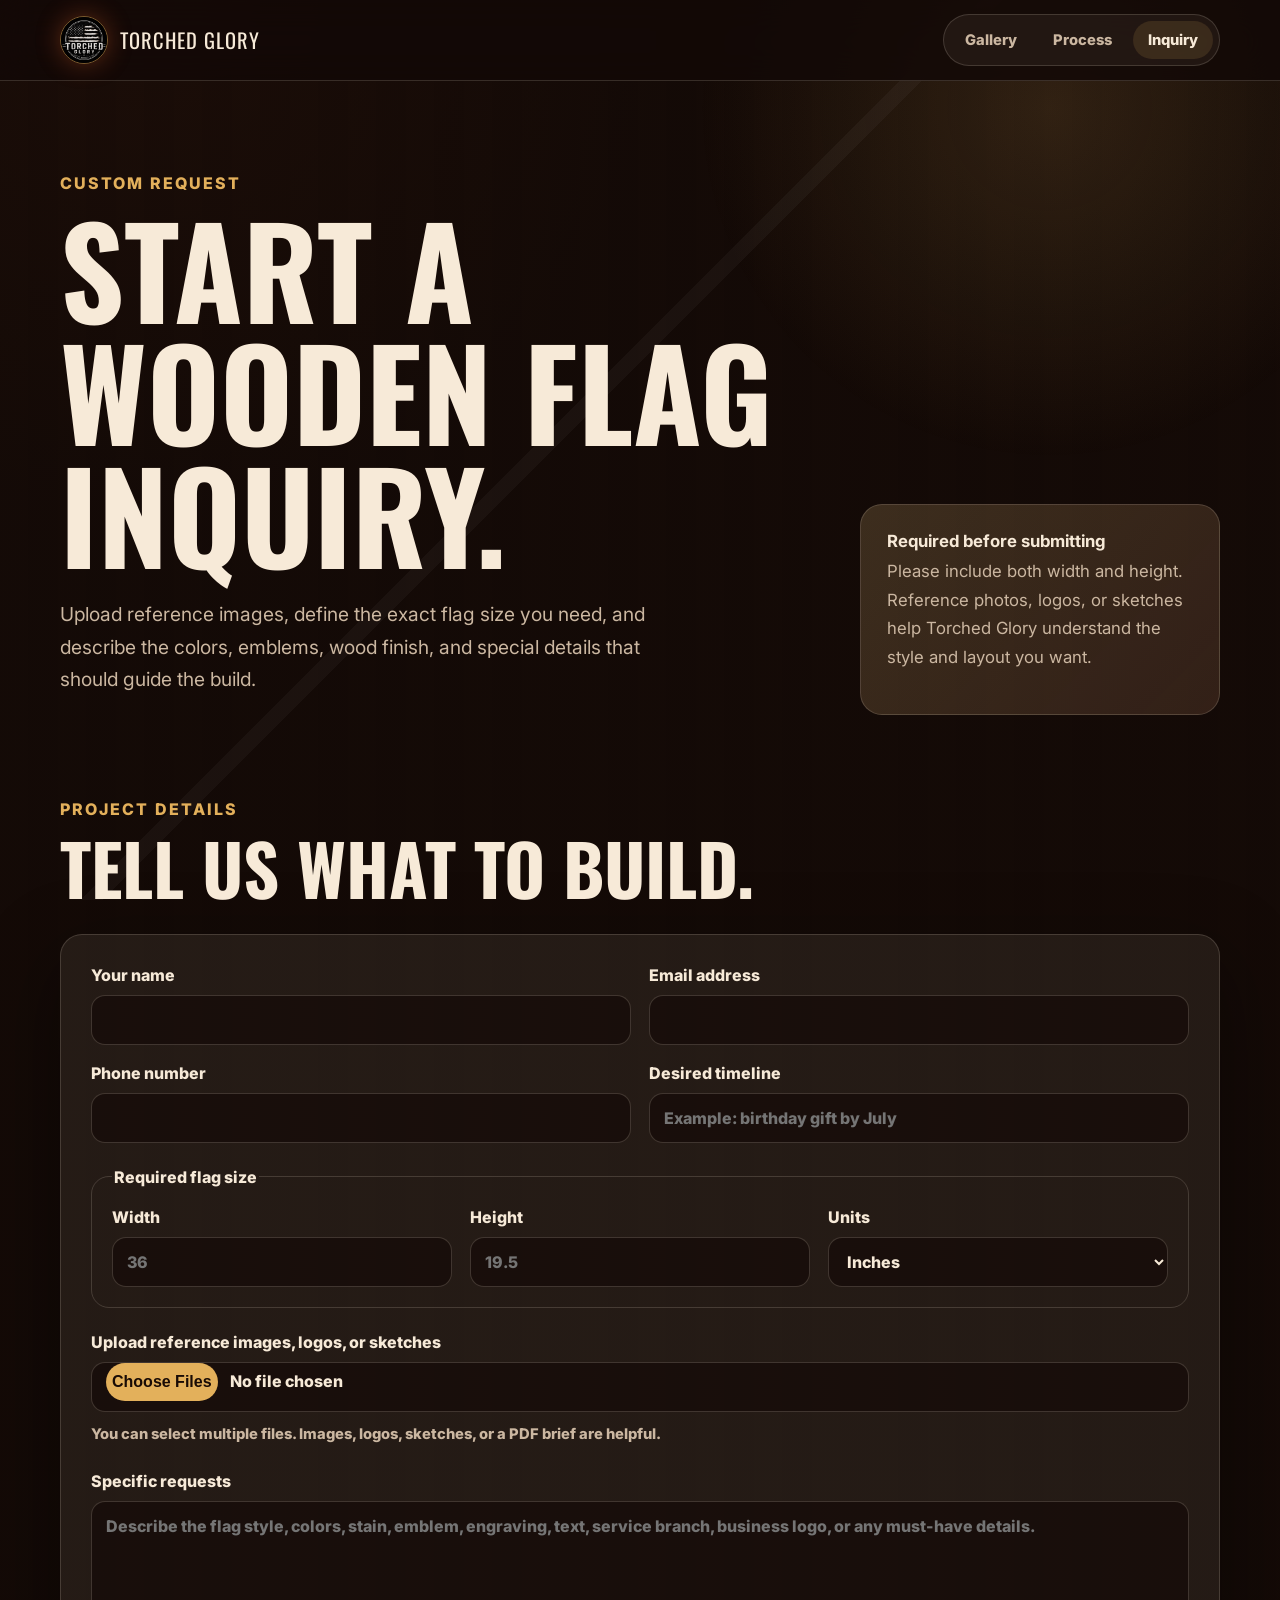
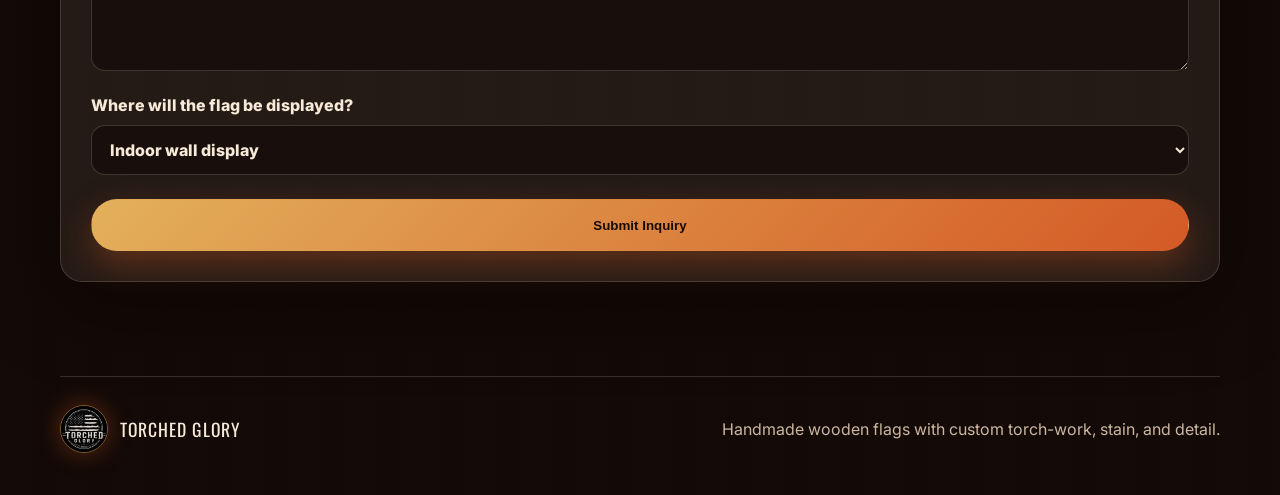
==== inquiry.html @ 36c2067b "Add wooden flag gallery and inquiry page" ====
<!doctype html>
<html lang="en">
  <head>
    <meta charset="utf-8" />
    <meta name="viewport" content="width=device-width, initial-scale=1" />
    <meta
      name="description"
      content="Submit a Torched Glory custom wooden flag inquiry with required size, reference images, and design details."
    />
    <title>Inquiry | Torched Glory</title>
    <link rel="preconnect" href="https://fonts.googleapis.com" />
    <link rel="preconnect" href="https://fonts.gstatic.com" crossorigin />
    <link
      href="https://fonts.googleapis.com/css2?family=Inter:wght@400;600;700;800&family=Oswald:wght@500;700&display=swap"
      rel="stylesheet"
    />
    <link rel="stylesheet" href="styles.css" />
  </head>
  <body>
    <header class="site-header">
      <nav class="nav" aria-label="Primary navigation">
        <a class="brand" href="index.html" aria-label="Torched Glory home">
          <img src="Images/Logo.jpeg" alt="Torched Glory logo" />
          <span>Torched Glory</span>
        </a>
        <div class="nav-links">
          <a href="index.html#gallery">Gallery</a>
          <a href="index.html#process">Process</a>
          <a aria-current="page" href="inquiry.html">Inquiry</a>
        </div>
      </nav>
    </header>

    <main>
      <section class="inquiry-hero">
        <div>
          <p class="eyebrow">Custom request</p>
          <h1>Start a wooden flag inquiry.</h1>
          <p class="hero-copy">
            Upload reference images, define the exact flag size you need, and
            describe the colors, emblems, wood finish, and special details that
            should guide the build.
          </p>
        </div>
        <aside class="inquiry-note">
          <strong>Required before submitting</strong>
          <p>
            Please include both width and height. Reference photos, logos, or
            sketches help Torched Glory understand the style and layout you want.
          </p>
        </aside>
      </section>

      <section class="form-section" aria-labelledby="form-title">
        <div class="section-heading">
          <p class="eyebrow">Project details</p>
          <h2 id="form-title">Tell us what to build.</h2>
        </div>

        <form class="inquiry-form" action="mailto:orders@torchedglory.com" method="post" enctype="multipart/form-data">
          <div class="field-grid">
            <label>
              Your name
              <input type="text" name="name" autocomplete="name" required />
            </label>
            <label>
              Email address
              <input type="email" name="email" autocomplete="email" required />
            </label>
            <label>
              Phone number
              <input type="tel" name="phone" autocomplete="tel" />
            </label>
            <label>
              Desired timeline
              <input type="text" name="timeline" placeholder="Example: birthday gift by July" />
            </label>
          </div>

          <fieldset>
            <legend>Required flag size</legend>
            <div class="field-grid three-columns">
              <label>
                Width
                <input type="number" name="width" min="1" step="0.25" placeholder="36" required />
              </label>
              <label>
                Height
                <input type="number" name="height" min="1" step="0.25" placeholder="19.5" required />
              </label>
              <label>
                Units
                <select name="units" required>
                  <option value="inches">Inches</option>
                  <option value="feet">Feet</option>
                  <option value="centimeters">Centimeters</option>
                </select>
              </label>
            </div>
          </fieldset>

          <label>
            Upload reference images, logos, or sketches
            <input type="file" name="reference-images" accept="image/*,.pdf" multiple />
            <span class="field-help">You can select multiple files. Images, logos, sketches, or a PDF brief are helpful.</span>
          </label>

          <label>
            Specific requests
            <textarea
              name="specific-requests"
              rows="7"
              placeholder="Describe the flag style, colors, stain, emblem, engraving, text, service branch, business logo, or any must-have details."
              required
            ></textarea>
          </label>

          <label>
            Where will the flag be displayed?
            <select name="display-location">
              <option value="indoor">Indoor wall display</option>
              <option value="covered-outdoor">Covered outdoor area</option>
              <option value="gift">Gift</option>
              <option value="business">Business or organization</option>
              <option value="other">Other</option>
            </select>
          </label>

          <button class="button button-primary" type="submit">Submit Inquiry</button>
        </form>
      </section>
    </main>

    <footer class="site-footer">
      <div>
        <img src="Images/Logo.jpeg" alt="Torched Glory logo" />
        <span>Torched Glory</span>
      </div>
      <p>Handmade wooden flags with custom torch-work, stain, and detail.</p>
    </footer>
  </body>
</html>
---- styles.css ----
:root {
  color-scheme: dark;
  --bg: #120906;
  --bg-soft: #1c100b;
  --wood: #5f341f;
  --wood-light: #a86437;
  --ember: #d45a25;
  --gold: #e3b05b;
  --cream: #f7ead8;
  --muted: #cbb7a1;
  --card: rgba(247, 234, 216, 0.075);
  --border: rgba(247, 234, 216, 0.16);
  --shadow: 0 26px 80px rgba(0, 0, 0, 0.42);
}

* {
  box-sizing: border-box;
}

html {
  scroll-behavior: smooth;
}

body {
  margin: 0;
  min-width: 320px;
  background:
    linear-gradient(rgba(18, 9, 6, 0.88), rgba(18, 9, 6, 0.92)),
    repeating-linear-gradient(90deg, rgba(168, 100, 55, 0.12) 0 28px, rgba(95, 52, 31, 0.16) 28px 58px),
    radial-gradient(circle at 12% 0%, rgba(212, 90, 37, 0.34), transparent 32rem),
    var(--bg);
  color: var(--cream);
  font-family: Inter, system-ui, -apple-system, BlinkMacSystemFont, "Segoe UI", sans-serif;
}

body::before {
  position: fixed;
  inset: 0;
  z-index: -1;
  content: "";
  background:
    radial-gradient(circle at 82% 12%, rgba(227, 176, 91, 0.14), transparent 22rem),
    linear-gradient(135deg, transparent 0 45%, rgba(255, 255, 255, 0.035) 45% 46%, transparent 46% 100%);
  pointer-events: none;
}

img {
  display: block;
  max-width: 100%;
}

a {
  color: inherit;
  text-decoration: none;
}

.site-header {
  position: sticky;
  top: 0;
  z-index: 10;
  border-bottom: 1px solid var(--border);
  background: rgba(18, 9, 6, 0.84);
  backdrop-filter: blur(18px);
}

.nav {
  display: flex;
  align-items: center;
  justify-content: space-between;
  width: min(1160px, calc(100% - 32px));
  margin: 0 auto;
  padding: 14px 0;
}

.brand,
.nav-links {
  display: flex;
  align-items: center;
}

.brand {
  gap: 12px;
  font-family: Oswald, Impact, sans-serif;
  font-size: 1.28rem;
  letter-spacing: 0.05em;
  text-transform: uppercase;
}

.brand img,
.site-footer img {
  width: 48px;
  height: 48px;
  border: 1px solid rgba(227, 176, 91, 0.5);
  border-radius: 50%;
  object-fit: cover;
  box-shadow: 0 0 24px rgba(212, 90, 37, 0.38);
}

.nav-links {
  gap: 6px;
  padding: 6px;
  border: 1px solid var(--border);
  border-radius: 999px;
  background: rgba(247, 234, 216, 0.055);
}

.nav-links a {
  padding: 10px 15px;
  border-radius: 999px;
  color: var(--muted);
  font-size: 0.92rem;
  font-weight: 800;
}

.nav-links a:hover,
.nav-links a[aria-current="page"] {
  background: rgba(227, 176, 91, 0.13);
  color: var(--cream);
}

.hero,
.section,
.process-section,
.cta,
.inquiry-hero,
.form-section,
.site-footer {
  width: min(1160px, calc(100% - 32px));
  margin: 0 auto;
}

.hero {
  display: grid;
  grid-template-columns: minmax(0, 0.95fr) minmax(320px, 1.05fr);
  gap: 48px;
  align-items: center;
  min-height: 760px;
  padding: 82px 0;
}

.eyebrow {
  margin: 0 0 14px;
  color: var(--gold);
  font-weight: 800;
  letter-spacing: 0.13em;
  text-transform: uppercase;
}

h1,
h2,
h3,
p {
  margin-top: 0;
}

h1,
h2,
h3 {
  font-family: Oswald, Impact, sans-serif;
  line-height: 0.98;
  text-transform: uppercase;
}

h1 {
  max-width: 780px;
  margin-bottom: 24px;
  font-size: clamp(3.8rem, 10vw, 7.8rem);
}

h2 {
  margin-bottom: 18px;
  font-size: clamp(2.35rem, 5.7vw, 4.4rem);
}

.hero-copy,
.process-section p,
.cta p,
.steps p,
.split-heading > p,
.inquiry-note p,
.field-help {
  color: var(--muted);
  font-size: 1.05rem;
  line-height: 1.7;
}

.hero-copy {
  max-width: 640px;
  font-size: 1.2rem;
}

.hero-actions {
  display: flex;
  flex-wrap: wrap;
  gap: 16px;
  margin-top: 34px;
}

.button {
  display: inline-flex;
  align-items: center;
  justify-content: center;
  min-height: 52px;
  padding: 0 24px;
  border: 1px solid transparent;
  border-radius: 999px;
  font-weight: 800;
  cursor: pointer;
}

.button-primary {
  background: linear-gradient(135deg, var(--gold), var(--ember));
  color: #190b05;
  box-shadow: 0 14px 34px rgba(212, 90, 37, 0.34);
}

.button-secondary {
  border-color: var(--border);
  background: rgba(255, 255, 255, 0.04);
  color: var(--cream);
}

.hero-feature {
  position: relative;
  padding: 16px;
  border: 1px solid var(--border);
  border-radius: 34px;
  background: linear-gradient(145deg, rgba(247, 234, 216, 0.12), rgba(247, 234, 216, 0.035));
  box-shadow: var(--shadow);
}

.hero-feature img {
  width: 100%;
  height: min(68vh, 610px);
  border-radius: 24px;
  object-fit: cover;
}

.hero-badge {
  position: absolute;
  right: 34px;
  bottom: 34px;
  max-width: 260px;
  padding: 18px;
  border: 1px solid rgba(247, 234, 216, 0.22);
  border-radius: 20px;
  background: rgba(18, 9, 6, 0.78);
  backdrop-filter: blur(12px);
}

.hero-badge strong,
.inquiry-note strong {
  display: block;
  margin-bottom: 6px;
  color: var(--cream);
  font-size: 1.05rem;
}

.hero-badge span {
  color: var(--muted);
  font-size: 0.92rem;
  line-height: 1.5;
}

.section,
.process-section,
.cta,
.form-section {
  padding: 94px 0;
}

.section-heading {
  max-width: 860px;
  margin-bottom: 32px;
}

.split-heading {
  display: grid;
  grid-template-columns: minmax(0, 1fr) minmax(280px, 0.55fr);
  gap: 28px;
  max-width: none;
  align-items: end;
}

.carousel-shell {
  position: relative;
  margin-top: 38px;
}

.carousel-track {
  display: grid;
  grid-auto-columns: minmax(300px, 72%);
  grid-auto-flow: column;
  gap: 24px;
  overflow-x: auto;
  padding: 0 4px 18px;
  scroll-behavior: smooth;
  scroll-snap-type: x mandatory;
  scrollbar-color: var(--gold) rgba(247, 234, 216, 0.08);
}

.carousel-slide {
  position: relative;
  min-height: 560px;
  margin: 0;
  overflow: hidden;
  border: 1px solid var(--border);
  border-radius: 28px;
  background: var(--card);
  scroll-snap-align: start;
  box-shadow: var(--shadow);
}

.carousel-slide img {
  width: 100%;
  height: 100%;
  min-height: 560px;
  object-fit: cover;
}

.carousel-slide figcaption {
  position: absolute;
  right: 18px;
  bottom: 18px;
  left: 18px;
  padding: 15px 18px;
  border: 1px solid rgba(247, 234, 216, 0.18);
  border-radius: 18px;
  background: rgba(18, 9, 6, 0.74);
  color: var(--cream);
  font-weight: 800;
  backdrop-filter: blur(12px);
}

.carousel-button {
  position: absolute;
  top: 50%;
  z-index: 2;
  display: grid;
  width: 48px;
  height: 48px;
  place-items: center;
  border: 1px solid var(--border);
  border-radius: 50%;
  background: rgba(18, 9, 6, 0.82);
  color: var(--cream);
  font-size: 2rem;
  line-height: 1;
  transform: translateY(-50%);
  cursor: pointer;
}

.carousel-button-prev {
  left: -14px;
}

.carousel-button-next {
  right: -14px;
}

.gallery-grid {
  display: grid;
  grid-template-columns: repeat(7, minmax(120px, 1fr));
  gap: 14px;
  margin-top: 28px;
}

.gallery-grid img {
  width: 100%;
  height: 170px;
  border: 1px solid var(--border);
  border-radius: 18px;
  object-fit: cover;
}

.process-section {
  display: grid;
  grid-template-columns: 0.82fr 1.18fr;
  gap: 44px;
  align-items: start;
}

.steps {
  display: grid;
  gap: 18px;
  margin: 0;
  padding: 0;
  list-style: none;
}

.steps li,
.inquiry-note,
.inquiry-form {
  border: 1px solid var(--border);
  border-radius: 22px;
  background: var(--card);
}

.steps li {
  display: grid;
  grid-template-columns: auto 1fr;
  gap: 8px 18px;
  padding: 24px;
}

.steps span {
  grid-row: span 2;
  color: var(--ember);
  font-family: Oswald, Impact, sans-serif;
  font-size: 2.4rem;
}

.steps strong {
  font-size: 1.1rem;
}

.steps p {
  margin-bottom: 0;
}

.cta {
  margin-bottom: 34px;
  padding: 54px;
  border: 1px solid var(--border);
  border-radius: 34px;
  background:
    linear-gradient(135deg, rgba(212, 90, 37, 0.2), rgba(227, 176, 91, 0.08)),
    var(--bg-soft);
  text-align: center;
}

.cta p {
  max-width: 700px;
  margin-right: auto;
  margin-bottom: 28px;
  margin-left: auto;
}

.inquiry-hero {
  display: grid;
  grid-template-columns: minmax(0, 1fr) 360px;
  gap: 42px;
  align-items: end;
  padding: 92px 0 40px;
}

.inquiry-note {
  padding: 26px;
  background:
    linear-gradient(135deg, rgba(227, 176, 91, 0.12), rgba(212, 90, 37, 0.08)),
    var(--card);
}

.form-section {
  padding-top: 44px;
}

.inquiry-form {
  display: grid;
  gap: 24px;
  padding: 30px;
  box-shadow: var(--shadow);
}

.field-grid {
  display: grid;
  grid-template-columns: repeat(2, 1fr);
  gap: 18px;
}

.three-columns {
  grid-template-columns: repeat(3, 1fr);
}

label,
legend {
  color: var(--cream);
  font-weight: 800;
}

label {
  display: grid;
  gap: 10px;
}

fieldset {
  margin: 0;
  padding: 20px;
  border: 1px solid var(--border);
  border-radius: 18px;
}

input,
select,
textarea {
  width: 100%;
  border: 1px solid rgba(247, 234, 216, 0.18);
  border-radius: 14px;
  background: rgba(18, 9, 6, 0.62);
  color: var(--cream);
  font: inherit;
}

input,
select {
  min-height: 50px;
  padding: 0 14px;
}

textarea {
  padding: 14px;
  resize: vertical;
}

input::file-selector-button {
  min-height: 38px;
  margin-right: 12px;
  border: 0;
  border-radius: 999px;
  background: var(--gold);
  color: #190b05;
  font-weight: 800;
}

.field-help {
  font-size: 0.92rem;
}

.site-footer {
  display: flex;
  align-items: center;
  justify-content: space-between;
  gap: 18px;
  padding: 28px 0 42px;
  border-top: 1px solid var(--border);
  color: var(--muted);
}

.site-footer div {
  display: flex;
  align-items: center;
  gap: 12px;
  color: var(--cream);
  font-family: Oswald, Impact, sans-serif;
  font-size: 1.1rem;
  letter-spacing: 0.06em;
  text-transform: uppercase;
}

.site-footer p {
  margin-bottom: 0;
}

@media (max-width: 920px) {
  .nav,
  .nav-links,
  .hero-actions,
  .site-footer {
    align-items: flex-start;
  }

  .nav,
  .hero,
  .process-section,
  .split-heading,
  .inquiry-hero,
  .site-footer {
    grid-template-columns: 1fr;
  }

  .nav,
  .site-footer {
    display: grid;
    gap: 16px;
  }

  .nav-links {
    flex-wrap: wrap;
    border-radius: 20px;
  }

  .hero {
    min-height: auto;
    padding-top: 54px;
  }

  .hero-feature img {
    height: 520px;
  }

  .carousel-track {
    grid-auto-columns: 86%;
  }

  .gallery-grid,
  .field-grid,
  .three-columns {
    grid-template-columns: 1fr;
  }

  .gallery-grid img {
    height: 240px;
  }

  .cta,
  .inquiry-form {
    padding: 30px 22px;
  }
}

@media (max-width: 560px) {
  .brand span {
    font-size: 1.05rem;
  }

  .nav-links a {
    padding: 9px 11px;
  }

  .hero-feature img,
  .carousel-slide,
  .carousel-slide img {
    min-height: 420px;
    height: 420px;
  }

  .hero-badge {
    right: 24px;
    bottom: 24px;
    left: 24px;
  }

  .carousel-button {
    display: none;
  }
}
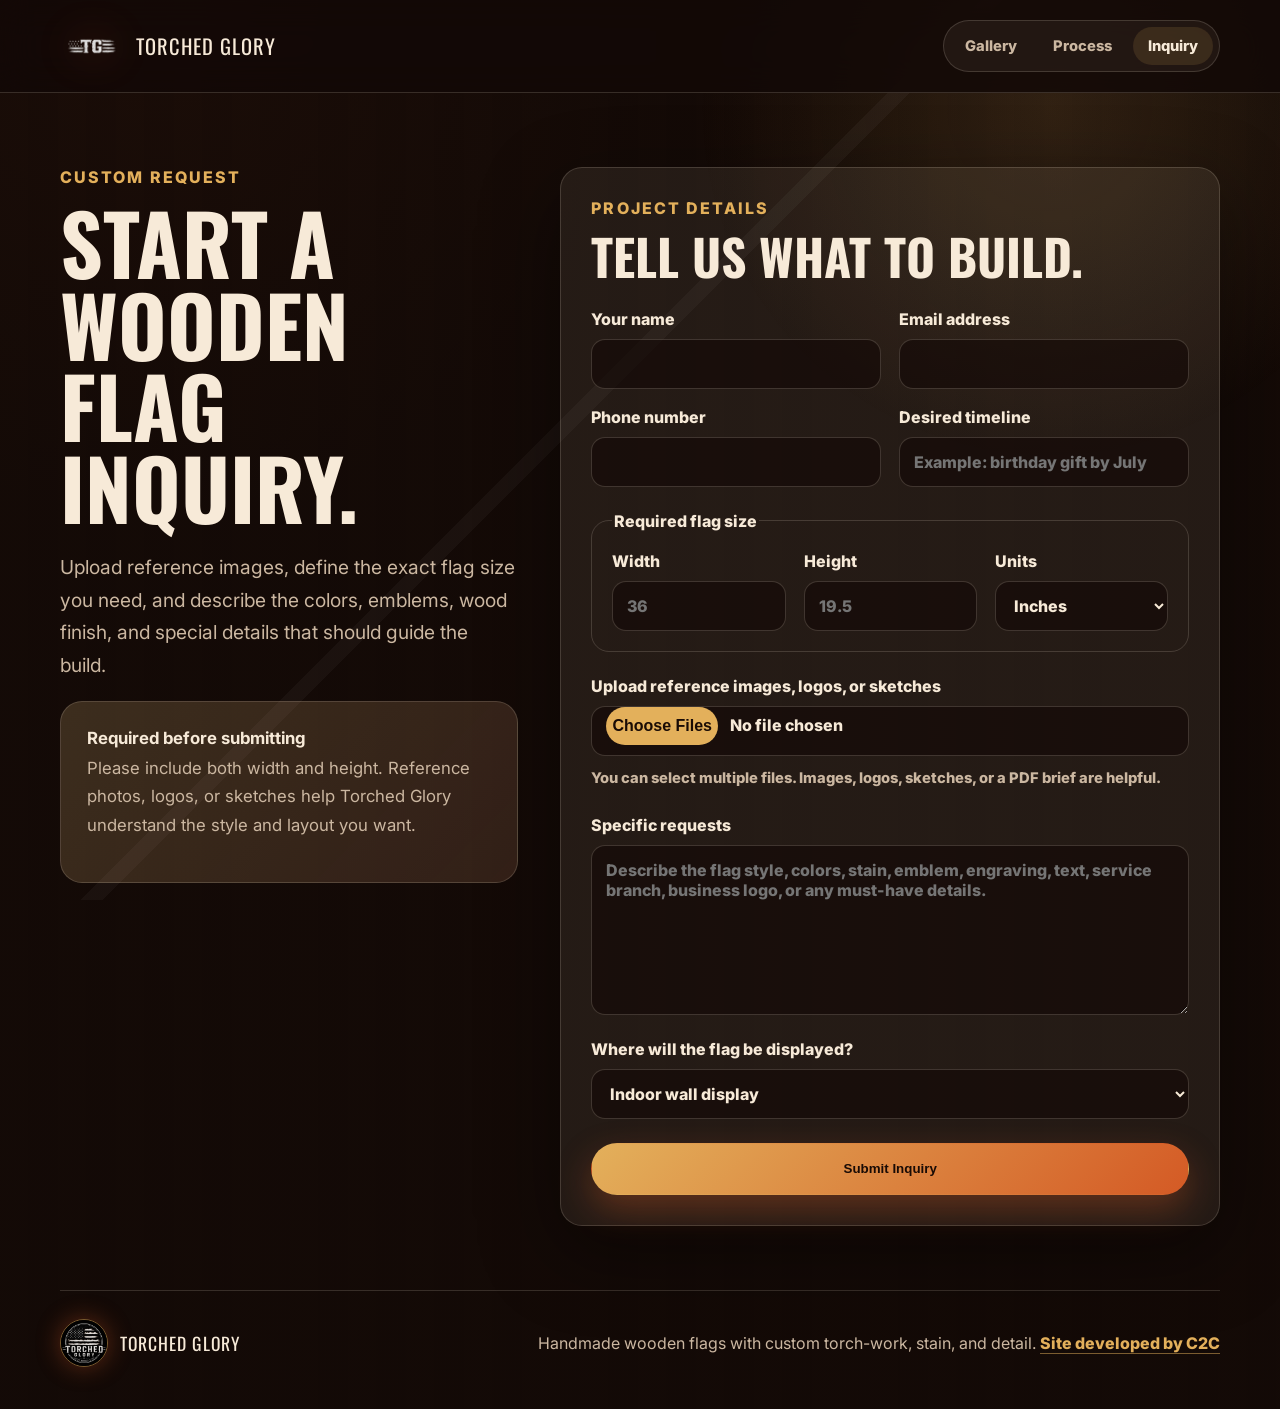
==== commit 68cdd073: "Update branding gallery inquiry layout" ====
--- a/inquiry.html
+++ b/inquiry.html
@@ -20,7 +20,7 @@
     <header class="site-header">
       <nav class="nav" aria-label="Primary navigation">
         <a class="brand" href="index.html" aria-label="Torched Glory home">
-          <img src="Images/Logo.jpeg" alt="Torched Glory logo" />
+          <img src="Images/torched_glory_banner_style_transparent.png" alt="Torched Glory banner mark" />
           <span>Torched Glory</span>
         </a>
         <div class="nav-links">
@@ -32,32 +32,26 @@
     </header>
 
     <main>
-      <section class="inquiry-hero">
-        <div>
+      <section class="inquiry-layout" aria-labelledby="form-title">
+        <div class="inquiry-copy">
           <p class="eyebrow">Custom request</p>
           <h1>Start a wooden flag inquiry.</h1>
           <p class="hero-copy">
-            Upload reference images, define the exact flag size you need, and
-            describe the colors, emblems, wood finish, and special details that
-            should guide the build.
+            Upload reference images, define the exact flag size you need, and describe the colors, emblems, wood finish, and special details that should guide the build.
           </p>
-        </div>
-        <aside class="inquiry-note">
-          <strong>Required before submitting</strong>
-          <p>
-            Please include both width and height. Reference photos, logos, or
-            sketches help Torched Glory understand the style and layout you want.
-          </p>
-        </aside>
-      </section>
-
-      <section class="form-section" aria-labelledby="form-title">
-        <div class="section-heading">
-          <p class="eyebrow">Project details</p>
-          <h2 id="form-title">Tell us what to build.</h2>
+          <aside class="inquiry-note">
+            <strong>Required before submitting</strong>
+            <p>
+              Please include both width and height. Reference photos, logos, or sketches help Torched Glory understand the style and layout you want.
+            </p>
+          </aside>
         </div>
 
         <form class="inquiry-form" action="mailto:orders@torchedglory.com" method="post" enctype="multipart/form-data">
+          <div class="form-heading">
+            <p class="eyebrow">Project details</p>
+            <h2 id="form-title">Tell us what to build.</h2>
+          </div>
           <div class="field-grid">
             <label>
               Your name
@@ -133,10 +127,10 @@
 
     <footer class="site-footer">
       <div>
-        <img src="Images/Logo.jpeg" alt="Torched Glory logo" />
+        <img src="Images/big_round_logo.jpeg" alt="Torched Glory logo" />
         <span>Torched Glory</span>
       </div>
-      <p>Handmade wooden flags with custom torch-work, stain, and detail.</p>
+      <p>Handmade wooden flags with custom torch-work, stain, and detail. <a href="https://c2control.com/" target="_blank" rel="noopener">Site developed by C2C</a></p>
     </footer>
   </body>
 </html>
--- a/styles.css
+++ b/styles.css
@@ -54,6 +54,17 @@
   text-decoration: none;
 }
 
+.visually-hidden {
+  position: absolute;
+  width: 1px;
+  height: 1px;
+  padding: 0;
+  overflow: hidden;
+  clip: rect(0, 0, 0, 0);
+  white-space: nowrap;
+  border: 0;
+}
+
 .site-header {
   position: sticky;
   top: 0;
@@ -86,7 +97,13 @@
   text-transform: uppercase;
 }
 
-.brand img,
+.brand img {
+  width: 64px;
+  height: 64px;
+  object-fit: contain;
+  filter: drop-shadow(0 0 20px rgba(212, 90, 37, 0.45));
+}
+
 .site-footer img {
   width: 48px;
   height: 48px;
@@ -189,6 +206,17 @@
   font-size: 1.2rem;
 }
 
+.hero-logo {
+  width: min(100%, 460px);
+  margin-bottom: 28px;
+  border: 1px solid rgba(227, 176, 91, 0.36);
+  border-radius: 50%;
+  object-fit: cover;
+  box-shadow:
+    0 0 0 12px rgba(247, 234, 216, 0.035),
+    0 24px 78px rgba(212, 90, 37, 0.34);
+}
+
 .hero-actions {
   display: flex;
   flex-wrap: wrap;
@@ -318,19 +346,6 @@
   object-fit: cover;
 }
 
-.carousel-slide figcaption {
-  position: absolute;
-  right: 18px;
-  bottom: 18px;
-  left: 18px;
-  padding: 15px 18px;
-  border: 1px solid rgba(247, 234, 216, 0.18);
-  border-radius: 18px;
-  background: rgba(18, 9, 6, 0.74);
-  color: var(--cream);
-  font-weight: 800;
-  backdrop-filter: blur(12px);
-}
 
 .carousel-button {
   position: absolute;
@@ -371,6 +386,77 @@
   border: 1px solid var(--border);
   border-radius: 18px;
   object-fit: cover;
+}
+
+.carousel-slide img,
+.gallery-grid img {
+  cursor: zoom-in;
+}
+
+.gallery-lightbox {
+  position: fixed;
+  inset: 0;
+  z-index: 100;
+  display: none;
+  align-items: center;
+  justify-content: center;
+  padding: 72px 88px;
+  background: rgba(7, 3, 2, 0.76);
+  backdrop-filter: blur(18px);
+}
+
+.gallery-lightbox.is-open {
+  display: flex;
+}
+
+body.lightbox-open {
+  overflow: hidden;
+}
+
+.lightbox-image {
+  max-width: min(100%, 1180px);
+  max-height: calc(100vh - 144px);
+  border: 1px solid rgba(247, 234, 216, 0.28);
+  border-radius: 24px;
+  object-fit: contain;
+  box-shadow: var(--shadow);
+}
+
+.lightbox-close,
+.lightbox-arrow {
+  position: absolute;
+  display: grid;
+  place-items: center;
+  border: 1px solid rgba(247, 234, 216, 0.28);
+  border-radius: 50%;
+  background: rgba(18, 9, 6, 0.88);
+  color: var(--cream);
+  cursor: pointer;
+}
+
+.lightbox-close {
+  top: 24px;
+  right: 24px;
+  width: 54px;
+  height: 54px;
+  font-size: 2rem;
+}
+
+.lightbox-arrow {
+  top: 50%;
+  width: 58px;
+  height: 58px;
+  font-size: 2.5rem;
+  line-height: 1;
+  transform: translateY(-50%);
+}
+
+.lightbox-prev {
+  left: 24px;
+}
+
+.lightbox-next {
+  right: 24px;
 }
 
 .process-section {
@@ -444,6 +530,34 @@
   padding: 92px 0 40px;
 }
 
+.inquiry-layout {
+  display: grid;
+  grid-template-columns: minmax(280px, 0.82fr) minmax(420px, 1.18fr);
+  gap: 42px;
+  align-items: start;
+  width: min(1160px, calc(100% - 32px));
+  margin: 0 auto;
+  padding: 74px 0 64px;
+}
+
+.inquiry-copy {
+  position: sticky;
+  top: 118px;
+}
+
+.inquiry-copy h1 {
+  font-size: clamp(3rem, 6.5vw, 5.9rem);
+}
+
+.form-heading {
+  margin-bottom: 4px;
+}
+
+.form-heading h2 {
+  margin-bottom: 0;
+  font-size: clamp(2rem, 4vw, 3.1rem);
+}
+
 .inquiry-note {
   padding: 26px;
   background:
@@ -551,6 +665,14 @@
   margin-bottom: 0;
 }
 
+.site-footer a {
+  color: var(--gold);
+  font-weight: 800;
+  text-decoration: underline;
+  text-decoration-color: rgba(227, 176, 91, 0.5);
+  text-underline-offset: 0.22em;
+}
+
 @media (max-width: 920px) {
   .nav,
   .nav-links,
@@ -564,6 +686,7 @@
   .process-section,
   .split-heading,
   .inquiry-hero,
+  .inquiry-layout,
   .site-footer {
     grid-template-columns: 1fr;
   }
@@ -572,6 +695,10 @@
   .site-footer {
     display: grid;
     gap: 16px;
+  }
+
+  .inquiry-copy {
+    position: static;
   }
 
   .nav-links {
@@ -624,6 +751,33 @@
     height: 420px;
   }
 
+  .brand img {
+    width: 52px;
+    height: 52px;
+  }
+
+  .hero-logo {
+    width: min(100%, 340px);
+  }
+
+  .gallery-lightbox {
+    padding: 72px 18px;
+  }
+
+  .lightbox-arrow {
+    width: 46px;
+    height: 46px;
+    font-size: 2rem;
+  }
+
+  .lightbox-prev {
+    left: 10px;
+  }
+
+  .lightbox-next {
+    right: 10px;
+  }
+
   .hero-badge {
     right: 24px;
     bottom: 24px;
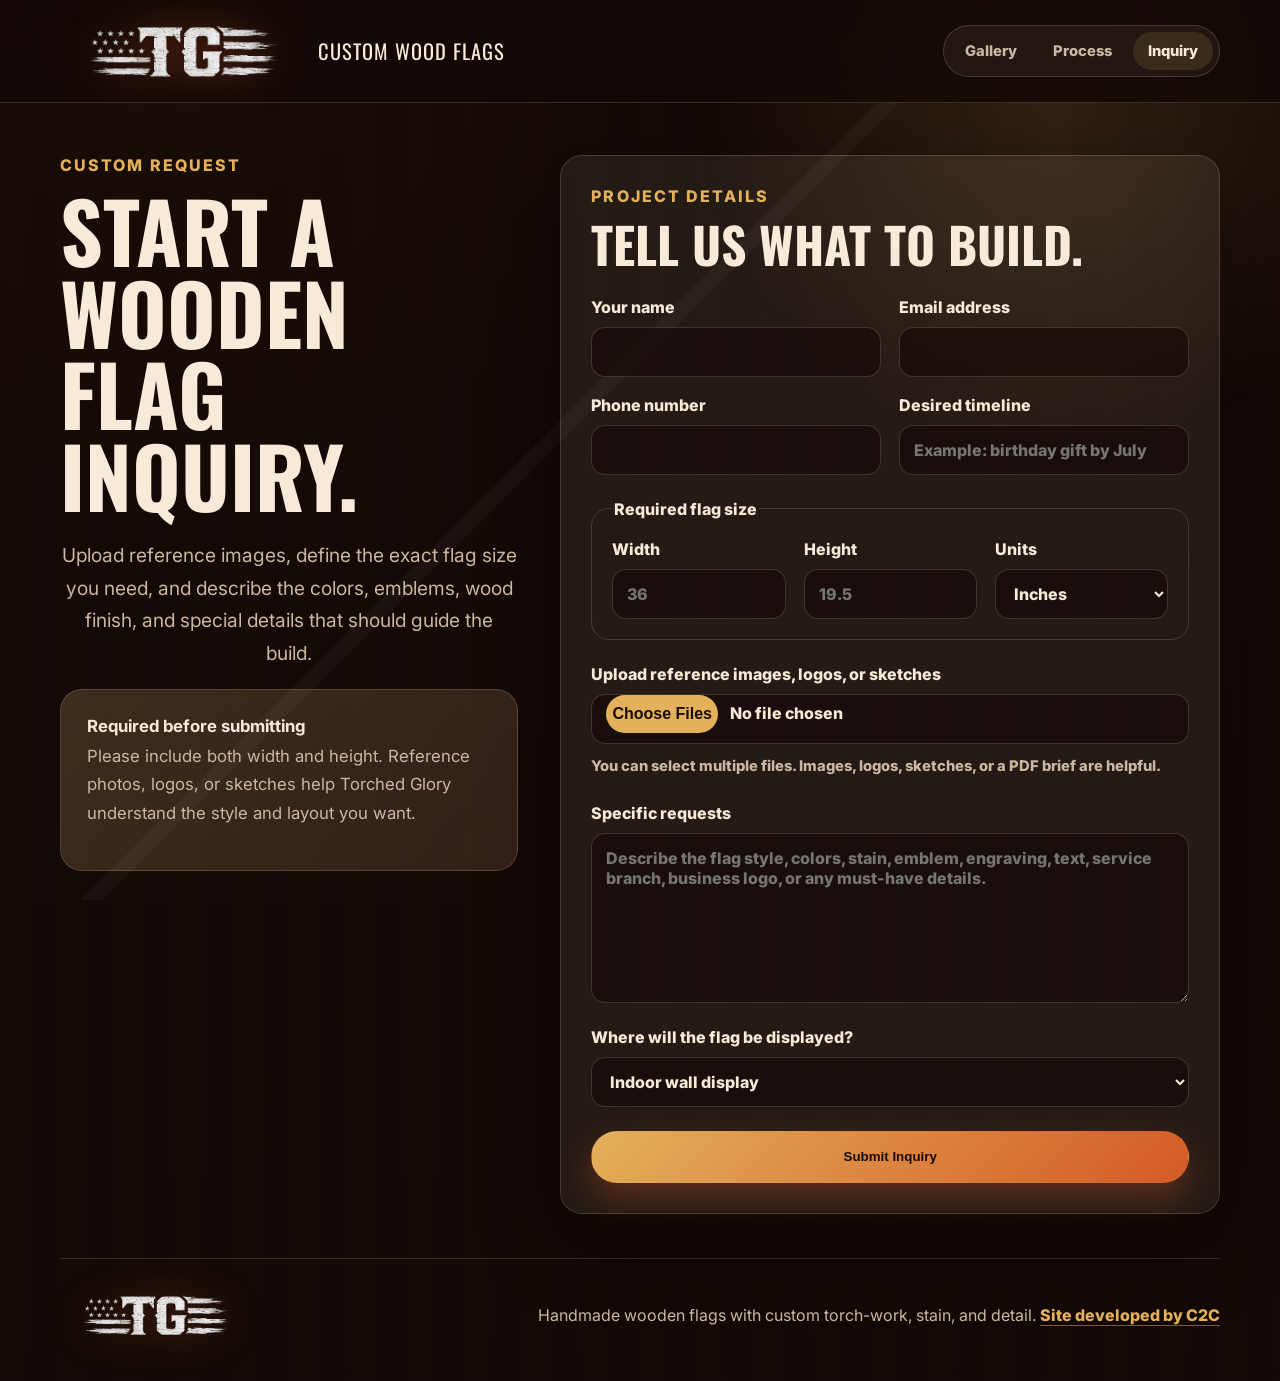
==== commit bcf9b7d8: "Improve mobile layout and branding" ====
--- a/inquiry.html
+++ b/inquiry.html
@@ -21,7 +21,7 @@
       <nav class="nav" aria-label="Primary navigation">
         <a class="brand" href="index.html" aria-label="Torched Glory home">
           <img src="Images/torched_glory_banner_style_transparent.png" alt="Torched Glory banner mark" />
-          <span>Torched Glory</span>
+          <span>Custom Wood Flags</span>
         </a>
         <div class="nav-links">
           <a href="index.html#gallery">Gallery</a>
@@ -127,8 +127,7 @@
 
     <footer class="site-footer">
       <div>
-        <img src="Images/big_round_logo.jpeg" alt="Torched Glory logo" />
-        <span>Torched Glory</span>
+        <img src="Images/torched_glory_banner_style_transparent.png" alt="Torched Glory banner logo" />
       </div>
       <p>Handmade wooden flags with custom torch-work, stain, and detail. <a href="https://c2control.com/" target="_blank" rel="noopener">Site developed by C2C</a></p>
     </footer>
--- a/styles.css
+++ b/styles.css
@@ -80,7 +80,7 @@
   justify-content: space-between;
   width: min(1160px, calc(100% - 32px));
   margin: 0 auto;
-  padding: 14px 0;
+  padding: 10px 0;
 }
 
 .brand,
@@ -91,6 +91,7 @@
 
 .brand {
   gap: 12px;
+  justify-content: center;
   font-family: Oswald, Impact, sans-serif;
   font-size: 1.28rem;
   letter-spacing: 0.05em;
@@ -98,19 +99,11 @@
 }
 
 .brand img {
-  width: 64px;
-  height: 64px;
+  width: auto;
+  height: 82px;
+  max-width: 260px;
   object-fit: contain;
   filter: drop-shadow(0 0 20px rgba(212, 90, 37, 0.45));
-}
-
-.site-footer img {
-  width: 48px;
-  height: 48px;
-  border: 1px solid rgba(227, 176, 91, 0.5);
-  border-radius: 50%;
-  object-fit: cover;
-  box-shadow: 0 0 24px rgba(212, 90, 37, 0.38);
 }
 
 .nav-links {
@@ -149,10 +142,15 @@
 .hero {
   display: grid;
   grid-template-columns: minmax(0, 0.95fr) minmax(320px, 1.05fr);
-  gap: 48px;
-  align-items: center;
-  min-height: 760px;
-  padding: 82px 0;
+  gap: 34px;
+  align-items: start;
+  min-height: auto;
+  padding: 20px 0 44px;
+}
+
+.hero-content {
+  display: grid;
+  justify-items: center;
 }
 
 .eyebrow {
@@ -204,10 +202,12 @@
 .hero-copy {
   max-width: 640px;
   font-size: 1.2rem;
+  text-align: center;
 }
 
 .hero-logo {
-  width: min(100%, 460px);
+  width: min(100%, 560px);
+  margin-top: 4px;
   margin-bottom: 28px;
   border: 1px solid rgba(227, 176, 91, 0.36);
   border-radius: 50%;
@@ -220,8 +220,13 @@
 .hero-actions {
   display: flex;
   flex-wrap: wrap;
+  justify-content: center;
   gap: 16px;
-  margin-top: 34px;
+  margin-top: 24px;
+}
+
+.hero-feature-actions {
+  margin-top: 18px;
 }
 
 .button {
@@ -249,7 +254,8 @@
 }
 
 .hero-feature {
-  position: relative;
+  display: flex;
+  flex-direction: column;
   padding: 16px;
   border: 1px solid var(--border);
   border-radius: 34px;
@@ -257,23 +263,36 @@
   box-shadow: var(--shadow);
 }
 
+.hero-feature-eyebrow {
+  margin: 0 0 12px;
+  text-align: center;
+}
+
+.hero-image-wrap {
+  position: relative;
+}
+
 .hero-feature img {
   width: 100%;
-  height: min(68vh, 610px);
+  height: min(62vh, 560px);
   border-radius: 24px;
   object-fit: cover;
 }
 
 .hero-badge {
   position: absolute;
-  right: 34px;
-  bottom: 34px;
+  right: auto;
+  bottom: 18px;
+  left: 50%;
+  width: min(82%, 300px);
   max-width: 260px;
-  padding: 18px;
+  padding: 14px 16px;
   border: 1px solid rgba(247, 234, 216, 0.22);
   border-radius: 20px;
   background: rgba(18, 9, 6, 0.78);
   backdrop-filter: blur(12px);
+  text-align: center;
+  transform: translateX(-50%);
 }
 
 .hero-badge strong,
@@ -287,14 +306,14 @@
 .hero-badge span {
   color: var(--muted);
   font-size: 0.92rem;
-  line-height: 1.5;
+  line-height: 1.35;
 }
 
 .section,
 .process-section,
 .cta,
 .form-section {
-  padding: 94px 0;
+  padding: 56px 0;
 }
 
 .section-heading {
@@ -312,38 +331,36 @@
 
 .carousel-shell {
   position: relative;
-  margin-top: 38px;
+  margin-top: 24px;
 }
 
 .carousel-track {
-  display: grid;
-  grid-auto-columns: minmax(300px, 72%);
-  grid-auto-flow: column;
-  gap: 24px;
-  overflow-x: auto;
-  padding: 0 4px 18px;
-  scroll-behavior: smooth;
-  scroll-snap-type: x mandatory;
-  scrollbar-color: var(--gold) rgba(247, 234, 216, 0.08);
+  display: block;
+  overflow: hidden;
+  border: 1px solid var(--border);
+  border-radius: 30px;
+  background: var(--card);
+  box-shadow: var(--shadow);
 }
 
 .carousel-slide {
   position: relative;
-  min-height: 560px;
+  display: none;
+  min-height: 640px;
   margin: 0;
   overflow: hidden;
-  border: 1px solid var(--border);
-  border-radius: 28px;
-  background: var(--card);
-  scroll-snap-align: start;
-  box-shadow: var(--shadow);
+}
+
+.carousel-slide.is-active {
+  display: block;
 }
 
 .carousel-slide img {
   width: 100%;
-  height: 100%;
-  min-height: 560px;
-  object-fit: cover;
+  height: min(72vh, 720px);
+  min-height: 640px;
+  object-fit: contain;
+  background: rgba(7, 3, 2, 0.42);
 }
 
 
@@ -375,21 +392,36 @@
 
 .gallery-grid {
   display: grid;
-  grid-template-columns: repeat(7, minmax(120px, 1fr));
+  grid-auto-columns: minmax(130px, 1fr);
+  grid-auto-flow: column;
   gap: 14px;
   margin-top: 28px;
-}
-
-.gallery-grid img {
-  width: 100%;
-  height: 170px;
+  overflow-x: auto;
+  padding-bottom: 10px;
+  scrollbar-color: var(--gold) rgba(247, 234, 216, 0.08);
+}
+
+.gallery-thumbnail {
+  padding: 0;
   border: 1px solid var(--border);
   border-radius: 18px;
+  background: transparent;
+  cursor: pointer;
+  overflow: hidden;
+}
+
+.gallery-thumbnail.is-active {
+  border-color: var(--gold);
+  box-shadow: 0 0 0 3px rgba(227, 176, 91, 0.24);
+}
+
+.gallery-thumbnail img {
+  width: 100%;
+  height: 150px;
   object-fit: cover;
 }
 
-.carousel-slide img,
-.gallery-grid img {
+.carousel-slide img {
   cursor: zoom-in;
 }
 
@@ -462,7 +494,7 @@
 .process-section {
   display: grid;
   grid-template-columns: 0.82fr 1.18fr;
-  gap: 44px;
+  gap: 32px;
   align-items: start;
 }
 
@@ -505,8 +537,8 @@
 }
 
 .cta {
-  margin-bottom: 34px;
-  padding: 54px;
+  margin-bottom: 24px;
+  padding: 42px;
   border: 1px solid var(--border);
   border-radius: 34px;
   background:
@@ -537,7 +569,7 @@
   align-items: start;
   width: min(1160px, calc(100% - 32px));
   margin: 0 auto;
-  padding: 74px 0 64px;
+  padding: 52px 0 44px;
 }
 
 .inquiry-copy {
@@ -645,7 +677,7 @@
   align-items: center;
   justify-content: space-between;
   gap: 18px;
-  padding: 28px 0 42px;
+  padding: 24px 0 34px;
   border-top: 1px solid var(--border);
   color: var(--muted);
 }
@@ -653,6 +685,7 @@
 .site-footer div {
   display: flex;
   align-items: center;
+  justify-content: center;
   gap: 12px;
   color: var(--cream);
   font-family: Oswald, Impact, sans-serif;
@@ -661,6 +694,14 @@
   text-transform: uppercase;
 }
 
+.site-footer img {
+  width: auto;
+  height: 64px;
+  max-width: 230px;
+  object-fit: contain;
+  filter: drop-shadow(0 0 20px rgba(212, 90, 37, 0.36));
+}
+
 .site-footer p {
   margin-bottom: 0;
 }
@@ -674,13 +715,6 @@
 }
 
 @media (max-width: 920px) {
-  .nav,
-  .nav-links,
-  .hero-actions,
-  .site-footer {
-    align-items: flex-start;
-  }
-
   .nav,
   .hero,
   .process-section,
@@ -695,6 +729,8 @@
   .site-footer {
     display: grid;
     gap: 16px;
+    justify-items: center;
+    text-align: center;
   }
 
   .inquiry-copy {
@@ -702,31 +738,41 @@
   }
 
   .nav-links {
+    justify-content: center;
+    width: 100%;
     flex-wrap: wrap;
     border-radius: 20px;
   }
 
   .hero {
     min-height: auto;
-    padding-top: 54px;
+    gap: 28px;
+    padding: 18px 0 36px;
   }
 
   .hero-feature img {
-    height: 520px;
-  }
-
-  .carousel-track {
-    grid-auto-columns: 86%;
-  }
-
-  .gallery-grid,
+    height: min(62vh, 500px);
+  }
+
+  .section,
+  .process-section,
+  .cta,
+  .form-section {
+    padding: 42px 0;
+  }
+
+  .split-heading,
+  .process-section {
+    text-align: center;
+  }
+
   .field-grid,
   .three-columns {
     grid-template-columns: 1fr;
   }
 
-  .gallery-grid img {
-    height: 240px;
+  .gallery-thumbnail img {
+    height: 150px;
   }
 
   .cta,
@@ -736,28 +782,78 @@
 }
 
 @media (max-width: 560px) {
+  .nav {
+    width: min(100% - 24px, 1160px);
+    gap: 12px;
+    padding: 8px 0;
+  }
+
+  .brand {
+    gap: 8px;
+  }
+
   .brand span {
-    font-size: 1.05rem;
+    font-size: 0.94rem;
   }
 
   .nav-links a {
-    padding: 9px 11px;
+    padding: 8px 10px;
   }
 
   .hero-feature img,
   .carousel-slide,
   .carousel-slide img {
-    min-height: 420px;
-    height: 420px;
+    min-height: 340px;
+    height: 340px;
   }
 
   .brand img {
-    width: 52px;
-    height: 52px;
+    width: auto;
+    height: 50px;
+    max-width: 145px;
   }
 
   .hero-logo {
-    width: min(100%, 340px);
+    width: min(100%, 300px);
+    margin-bottom: 20px;
+  }
+
+  .hero,
+  .section,
+  .process-section,
+  .cta,
+  .inquiry-layout,
+  .site-footer {
+    width: min(100% - 24px, 1160px);
+  }
+
+  .hero-copy,
+  .process-section p,
+  .cta p,
+  .steps p,
+  .split-heading > p,
+  .inquiry-note p,
+  .field-help {
+    font-size: 1rem;
+    line-height: 1.55;
+  }
+
+  .hero-actions {
+    width: 100%;
+    gap: 12px;
+  }
+
+  .button {
+    min-height: 48px;
+    padding: 0 20px;
+  }
+
+  .section-heading {
+    margin-bottom: 22px;
+  }
+
+  .carousel-shell {
+    margin-top: 16px;
   }
 
   .gallery-lightbox {
@@ -779,12 +875,21 @@
   }
 
   .hero-badge {
-    right: 24px;
-    bottom: 24px;
-    left: 24px;
+    bottom: 14px;
+    width: min(calc(100% - 28px), 280px);
+    padding: 12px 14px;
+  }
+
+  .hero-badge strong {
+    font-size: 0.98rem;
+  }
+
+  .hero-badge span {
+    font-size: 0.88rem;
   }
 
   .carousel-button {
-    display: none;
-  }
-}
+    width: 42px;
+    height: 42px;
+  }
+}
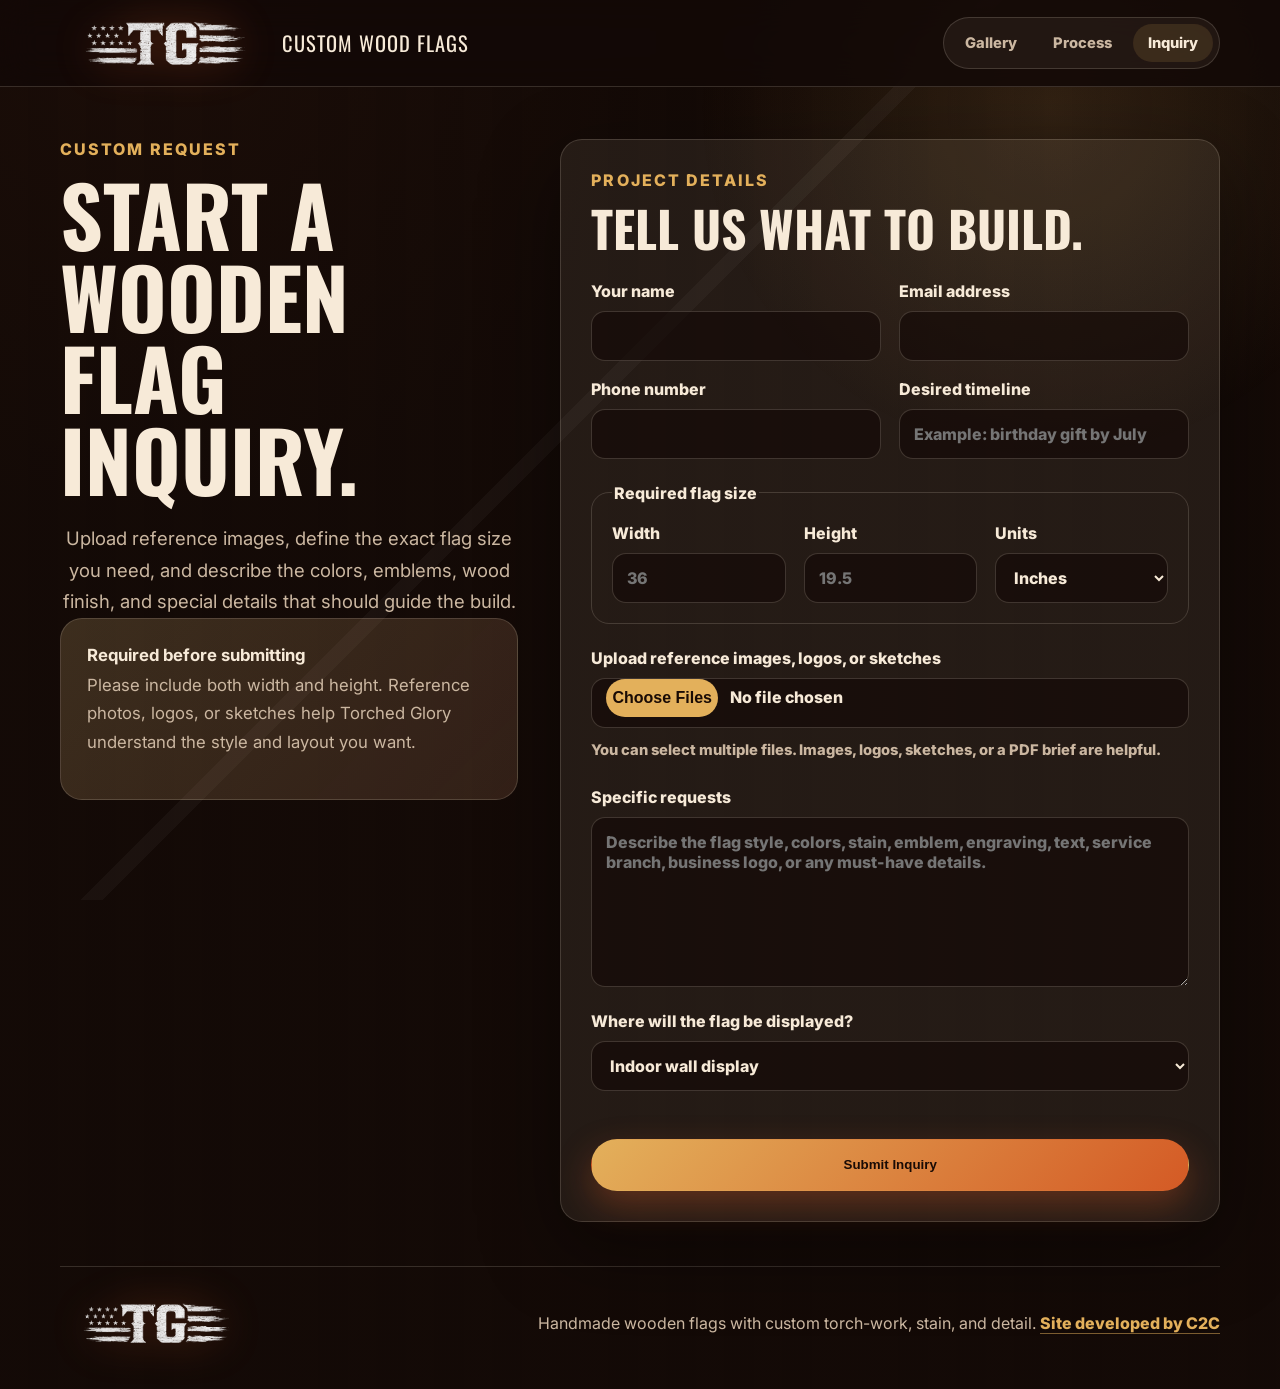
==== commit fed7cea0: "Integrate inquiry form with Apps Script" ====
--- a/inquiry.html
+++ b/inquiry.html
@@ -47,7 +47,7 @@
           </aside>
         </div>
 
-        <form class="inquiry-form" action="mailto:orders@torchedglory.com" method="post" enctype="multipart/form-data">
+        <form class="inquiry-form" id="inquiry-form">
           <div class="form-heading">
             <p class="eyebrow">Project details</p>
             <h2 id="form-title">Tell us what to build.</h2>
@@ -120,6 +120,7 @@
             </select>
           </label>
 
+          <p id="form-status" class="form-status" aria-live="polite"></p>
           <button class="button button-primary" type="submit">Submit Inquiry</button>
         </form>
       </section>
@@ -131,5 +132,86 @@
       </div>
       <p>Handmade wooden flags with custom torch-work, stain, and detail. <a href="https://c2control.com/" target="_blank" rel="noopener">Site developed by C2C</a></p>
     </footer>
+    <script>
+      const SCRIPT_URL = "PASTE_GOOGLE_SCRIPT_WEB_APP_URL_HERE";
+
+      const form = document.getElementById("inquiry-form");
+      const statusMessage = document.getElementById("form-status");
+
+      if (form) {
+        form.addEventListener("submit", async function (event) {
+          event.preventDefault();
+
+          const submitButton = form.querySelector('button[type="submit"]');
+          const fileInput = form.querySelector('input[name="reference-images"]');
+
+          submitButton.disabled = true;
+          submitButton.textContent = "Submitting...";
+          statusMessage.textContent = "Submitting your inquiry...";
+          statusMessage.className = "form-status";
+
+          try {
+            const files = await Promise.all(
+              Array.from(fileInput.files).map(fileToBase64)
+            );
+
+            const payload = {
+              name: form.querySelector('input[name="name"]').value.trim(),
+              email: form.querySelector('input[name="email"]').value.trim(),
+              phone: form.querySelector('input[name="phone"]').value.trim(),
+              timeline: form.querySelector('input[name="timeline"]').value.trim(),
+              width: form.querySelector('input[name="width"]').value.trim(),
+              height: form.querySelector('input[name="height"]').value.trim(),
+              units: form.querySelector('select[name="units"]').value,
+              specificRequests: form.querySelector('textarea[name="specific-requests"]').value.trim(),
+              displayLocation: form.querySelector('select[name="display-location"]').value,
+              files: files
+            };
+
+            const response = await fetch(SCRIPT_URL, {
+              method: "POST",
+              body: JSON.stringify(payload)
+            });
+
+            const result = await response.json();
+
+            if (!result.success) {
+              throw new Error(result.message || "The form could not be submitted.");
+            }
+
+            statusMessage.textContent = "Inquiry submitted successfully. Torched Glory will review your request.";
+            statusMessage.className = "form-status success";
+
+            form.reset();
+          } catch (error) {
+            statusMessage.textContent = "There was a problem submitting the form. Please try again or email orders@torchedglory.com directly.";
+            statusMessage.className = "form-status error";
+            console.error(error);
+          } finally {
+            submitButton.disabled = false;
+            submitButton.textContent = "Submit Inquiry";
+          }
+        });
+      }
+
+      function fileToBase64(file) {
+        return new Promise((resolve, reject) => {
+          const reader = new FileReader();
+
+          reader.onload = () => {
+            const base64 = reader.result.split(",")[1];
+
+            resolve({
+              name: file.name,
+              mimeType: file.type || "application/octet-stream",
+              base64: base64
+            });
+          };
+
+          reader.onerror = reject;
+          reader.readAsDataURL(file);
+        });
+      }
+    </script>
   </body>
 </html>
--- a/styles.css
+++ b/styles.css
@@ -11,6 +11,7 @@
   --card: rgba(247, 234, 216, 0.075);
   --border: rgba(247, 234, 216, 0.16);
   --shadow: 0 26px 80px rgba(0, 0, 0, 0.42);
+  --anchor-offset: 96px;
 }
 
 * {
@@ -19,6 +20,7 @@
 
 html {
   scroll-behavior: smooth;
+  scroll-padding-top: var(--anchor-offset);
 }
 
 body {
@@ -80,7 +82,7 @@
   justify-content: space-between;
   width: min(1160px, calc(100% - 32px));
   margin: 0 auto;
-  padding: 10px 0;
+  padding: 8px 0;
 }
 
 .brand,
@@ -100,7 +102,7 @@
 
 .brand img {
   width: auto;
-  height: 82px;
+  height: 70px;
   max-width: 260px;
   object-fit: contain;
   filter: drop-shadow(0 0 20px rgba(212, 90, 37, 0.45));
@@ -141,11 +143,11 @@
 
 .hero {
   display: grid;
-  grid-template-columns: minmax(0, 0.95fr) minmax(320px, 1.05fr);
-  gap: 34px;
-  align-items: start;
-  min-height: auto;
-  padding: 20px 0 44px;
+  grid-template-columns: minmax(0, 0.9fr) minmax(340px, 1.1fr);
+  gap: clamp(18px, 3vw, 34px);
+  align-items: center;
+  min-height: calc(100svh - var(--anchor-offset));
+  padding: clamp(12px, 2vh, 20px) 0;
 }
 
 .hero-content {
@@ -200,15 +202,17 @@
 }
 
 .hero-copy {
-  max-width: 640px;
-  font-size: 1.2rem;
+  max-width: 600px;
+  margin-bottom: 0;
+  font-size: clamp(1rem, 1.5vw, 1.16rem);
   text-align: center;
 }
 
 .hero-logo {
-  width: min(100%, 560px);
-  margin-top: 4px;
-  margin-bottom: 28px;
+  width: min(100%, 37vw, calc(100svh - var(--anchor-offset) - 210px), 520px);
+  min-width: 320px;
+  margin-top: 0;
+  margin-bottom: clamp(14px, 2vh, 22px);
   border: 1px solid rgba(227, 176, 91, 0.36);
   border-radius: 50%;
   object-fit: cover;
@@ -222,7 +226,7 @@
   flex-wrap: wrap;
   justify-content: center;
   gap: 16px;
-  margin-top: 24px;
+  margin-top: 18px;
 }
 
 .hero-feature-actions {
@@ -256,7 +260,7 @@
 .hero-feature {
   display: flex;
   flex-direction: column;
-  padding: 16px;
+  padding: clamp(12px, 1.4vw, 16px);
   border: 1px solid var(--border);
   border-radius: 34px;
   background: linear-gradient(145deg, rgba(247, 234, 216, 0.12), rgba(247, 234, 216, 0.035));
@@ -264,7 +268,7 @@
 }
 
 .hero-feature-eyebrow {
-  margin: 0 0 12px;
+  margin: 0 0 10px;
   text-align: center;
 }
 
@@ -274,7 +278,7 @@
 
 .hero-feature img {
   width: 100%;
-  height: min(62vh, 560px);
+  height: clamp(330px, calc(100svh - var(--anchor-offset) - 190px), 520px);
   border-radius: 24px;
   object-fit: cover;
 }
@@ -284,9 +288,9 @@
   right: auto;
   bottom: 18px;
   left: 50%;
-  width: min(82%, 300px);
-  max-width: 260px;
-  padding: 14px 16px;
+  width: min(92%, 420px);
+  max-width: 420px;
+  padding: 10px 18px;
   border: 1px solid rgba(247, 234, 216, 0.22);
   border-radius: 20px;
   background: rgba(18, 9, 6, 0.78);
@@ -316,6 +320,11 @@
   padding: 56px 0;
 }
 
+.gallery-section,
+.process-section {
+  padding-top: 8px;
+}
+
 .section-heading {
   max-width: 860px;
   margin-bottom: 32px;
@@ -329,9 +338,28 @@
   align-items: end;
 }
 
+.gallery-showcase {
+  display: grid;
+  grid-template-columns: minmax(260px, 0.5fr) minmax(0, 1fr);
+  gap: clamp(24px, 4vw, 56px);
+  align-items: stretch;
+}
+
+.gallery-heading {
+  display: flex;
+  flex-direction: column;
+  justify-content: center;
+  max-width: 430px;
+  margin-bottom: 0;
+}
+
+.gallery-heading h2 {
+  font-size: clamp(2.4rem, 4.8vw, 4.15rem);
+}
+
 .carousel-shell {
   position: relative;
-  margin-top: 24px;
+  min-width: 0;
 }
 
 .carousel-track {
@@ -346,7 +374,7 @@
 .carousel-slide {
   position: relative;
   display: none;
-  min-height: 640px;
+  min-height: 520px;
   margin: 0;
   overflow: hidden;
 }
@@ -357,8 +385,8 @@
 
 .carousel-slide img {
   width: 100%;
-  height: min(72vh, 720px);
-  min-height: 640px;
+  height: min(58vh, 620px);
+  min-height: 520px;
   object-fit: contain;
   background: rgba(7, 3, 2, 0.42);
 }
@@ -395,7 +423,7 @@
   grid-auto-columns: minmax(130px, 1fr);
   grid-auto-flow: column;
   gap: 14px;
-  margin-top: 28px;
+  margin-top: 24px;
   overflow-x: auto;
   padding-bottom: 10px;
   scrollbar-color: var(--gold) rgba(247, 234, 216, 0.08);
@@ -495,12 +523,14 @@
   display: grid;
   grid-template-columns: 0.82fr 1.18fr;
   gap: 32px;
-  align-items: start;
+  align-items: stretch;
 }
 
 .steps {
   display: grid;
+  grid-template-rows: repeat(3, minmax(0, 1fr));
   gap: 18px;
+  height: 100%;
   margin: 0;
   padding: 0;
   list-style: none;
@@ -517,6 +547,7 @@
 .steps li {
   display: grid;
   grid-template-columns: auto 1fr;
+  align-content: center;
   gap: 8px 18px;
   padding: 24px;
 }
@@ -670,6 +701,26 @@
 
 .field-help {
   font-size: 0.92rem;
+}
+
+
+.form-status {
+  margin: 0;
+  font-weight: 700;
+  color: var(--muted);
+}
+
+.form-status.success {
+  color: #6ee7a8;
+}
+
+.form-status.error {
+  color: #ff7a7a;
+}
+
+.inquiry-form button:disabled {
+  opacity: 0.65;
+  cursor: not-allowed;
 }
 
 .site-footer {
@@ -715,6 +766,10 @@
 }
 
 @media (max-width: 920px) {
+  :root {
+    --anchor-offset: 148px;
+  }
+
   .nav,
   .hero,
   .process-section,
@@ -750,6 +805,11 @@
     padding: 18px 0 36px;
   }
 
+  .hero-logo {
+    width: min(100%, 420px);
+    min-width: 0;
+  }
+
   .hero-feature img {
     height: min(62vh, 500px);
   }
@@ -761,11 +821,45 @@
     padding: 42px 0;
   }
 
+  .gallery-section,
+  .process-section {
+    padding-top: 8px;
+  }
+
+  .gallery-showcase {
+    grid-template-columns: 1fr;
+    gap: 22px;
+  }
+
+  .gallery-heading {
+    align-items: center;
+    max-width: none;
+    text-align: center;
+  }
+
+  .carousel-slide,
+  .carousel-slide img {
+    min-height: 360px;
+  }
+
+  .carousel-slide img {
+    height: min(52vh, 500px);
+  }
+
   .split-heading,
   .process-section {
     text-align: center;
   }
 
+  .process-section {
+    align-items: start;
+  }
+
+  .steps {
+    grid-template-rows: none;
+    height: auto;
+  }
+
   .field-grid,
   .three-columns {
     grid-template-columns: 1fr;
@@ -782,6 +876,10 @@
 }
 
 @media (max-width: 560px) {
+  :root {
+    --anchor-offset: 120px;
+  }
+
   .nav {
     width: min(100% - 24px, 1160px);
     gap: 12px;
@@ -815,6 +913,7 @@
 
   .hero-logo {
     width: min(100%, 300px);
+    min-width: 0;
     margin-bottom: 20px;
   }
 
@@ -876,8 +975,8 @@
 
   .hero-badge {
     bottom: 14px;
-    width: min(calc(100% - 28px), 280px);
-    padding: 12px 14px;
+    width: min(calc(100% - 28px), 360px);
+    padding: 10px 14px;
   }
 
   .hero-badge strong {
